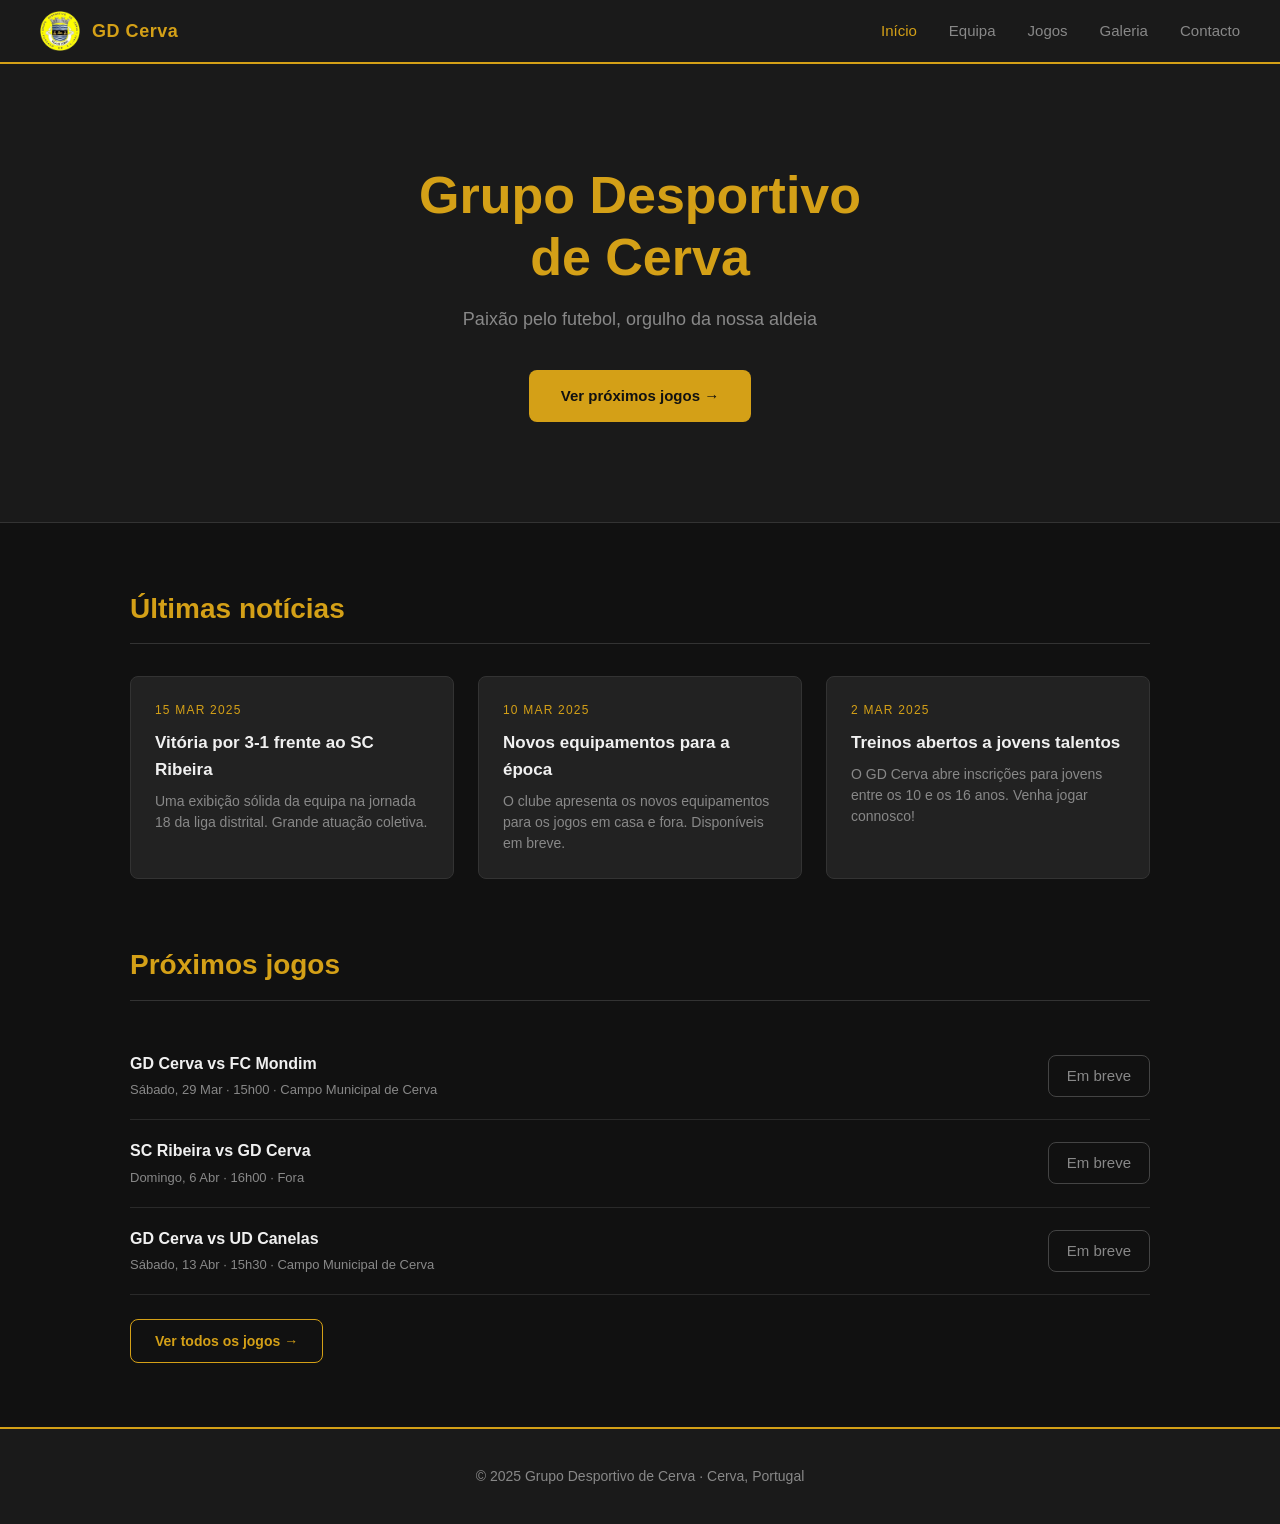
==== index.html @ 26a23748 "Fix structure - fichiers à la racine" ====
<!DOCTYPE html>
<html lang="pt">
<head>
  <meta charset="UTF-8">
  <meta name="viewport" content="width=device-width, initial-scale=1.0">
  <title>Grupo Desportivo de Cerva</title>
  <link rel="stylesheet" href="css/style.css">
</head>
<body>

  <nav>
    <a href="index.html" class="nav-logo">
      <img src="images/logo.png" alt="Logo GD Cerva">
      <span>GD Cerva</span>
    </a>
    <button class="nav-toggle" onclick="toggleMenu()" aria-label="Menu">
      <span></span><span></span><span></span>
    </button>
    <ul class="nav-links" id="nav-links">
      <li><a href="index.html" class="active">Início</a></li>
      <li><a href="equipe.html">Equipa</a></li>
      <li><a href="calendrier.html">Jogos</a></li>
      <li><a href="galerie.html">Galeria</a></li>
      <li><a href="contact.html">Contacto</a></li>
    </ul>
  </nav>

  <section class="hero">
    <h1>Grupo Desportivo<br>de Cerva</h1>
    <p>Paixão pelo futebol, orgulho da nossa aldeia</p>
    <a href="calendrier.html" class="btn">Ver próximos jogos →</a>
  </section>

  <main class="section">

    <h2 class="section-title">Últimas notícias</h2>
    <div class="cards-grid">
      <div class="card">
        <div class="card-date">15 Mar 2025</div>
        <h3>Vitória por 3-1 frente ao SC Ribeira</h3>
        <p>Uma exibição sólida da equipa na jornada 18 da liga distrital. Grande atuação coletiva.</p>
      </div>
      <div class="card">
        <div class="card-date">10 Mar 2025</div>
        <h3>Novos equipamentos para a época</h3>
        <p>O clube apresenta os novos equipamentos para os jogos em casa e fora. Disponíveis em breve.</p>
      </div>
      <div class="card">
        <div class="card-date">2 Mar 2025</div>
        <h3>Treinos abertos a jovens talentos</h3>
        <p>O GD Cerva abre inscrições para jovens entre os 10 e os 16 anos. Venha jogar connosco!</p>
      </div>
    </div>

    <h2 class="section-title" style="margin-top: 64px;">Próximos jogos</h2>

    <div class="match-item">
      <div>
        <div class="match-teams">GD Cerva vs FC Mondim</div>
        <div class="match-info">Sábado, 29 Mar · 15h00 · Campo Municipal de Cerva</div>
      </div>
      <span class="match-score upcoming">Em breve</span>
    </div>
    <div class="match-item">
      <div>
        <div class="match-teams">SC Ribeira vs GD Cerva</div>
        <div class="match-info">Domingo, 6 Abr · 16h00 · Fora</div>
      </div>
      <span class="match-score upcoming">Em breve</span>
    </div>
    <div class="match-item">
      <div>
        <div class="match-teams">GD Cerva vs UD Canelas</div>
        <div class="match-info">Sábado, 13 Abr · 15h30 · Campo Municipal de Cerva</div>
      </div>
      <span class="match-score upcoming">Em breve</span>
    </div>

    <div style="margin-top: 24px;">
      <a href="calendrier.html" class="btn-outline">Ver todos os jogos →</a>
    </div>

  </main>

  <footer>
    <p>© 2025 Grupo Desportivo de Cerva · Cerva, Portugal</p>
  </footer>

  <script src="js/main.js"></script>
</body>
</html>
---- css/style.css ----
/* ===== VARIABLES ===== */
:root {
  --gold: #D4A017;
  --gold-dark: #b8880f;
  --black: #111111;
  --dark: #1a1a1a;
  --dark-2: #222222;
  --text: #f0f0f0;
  --text-muted: #888888;
  --radius: 8px;
}

/* ===== RESET ===== */
* { margin: 0; padding: 0; box-sizing: border-box; }

body {
  font-family: 'Segoe UI', Arial, sans-serif;
  background: var(--black);
  color: var(--text);
  line-height: 1.6;
}

/* ===== NAVIGATION ===== */
nav {
  background: var(--dark);
  padding: 0 40px;
  height: 64px;
  display: flex;
  align-items: center;
  justify-content: space-between;
  border-bottom: 2px solid var(--gold);
  position: sticky;
  top: 0;
  z-index: 100;
}

.nav-logo {
  display: flex;
  align-items: center;
  gap: 12px;
  text-decoration: none;
}

.nav-logo img {
  height: 40px;
  width: auto;
}

.nav-logo span {
  color: var(--gold);
  font-size: 18px;
  font-weight: 700;
  letter-spacing: 0.03em;
}

.nav-links {
  display: flex;
  gap: 32px;
  list-style: none;
}

.nav-links a {
  color: var(--text-muted);
  text-decoration: none;
  font-size: 15px;
  transition: color 0.2s;
}

.nav-links a:hover,
.nav-links a.active {
  color: var(--gold);
}

/* Hamburger (mobile) */
.nav-toggle {
  display: none;
  flex-direction: column;
  gap: 5px;
  cursor: pointer;
  background: none;
  border: none;
  padding: 4px;
}

.nav-toggle span {
  display: block;
  width: 22px;
  height: 2px;
  background: var(--gold);
  border-radius: 2px;
  transition: all 0.3s;
}

/* ===== HERO ===== */
.hero {
  background: var(--dark);
  padding: 100px 40px;
  text-align: center;
  border-bottom: 1px solid #333;
}

.hero h1 {
  font-size: 52px;
  font-weight: 800;
  color: var(--gold);
  margin-bottom: 16px;
  line-height: 1.2;
}

.hero p {
  font-size: 18px;
  color: var(--text-muted);
  max-width: 500px;
  margin: 0 auto 36px;
}

/* ===== BUTTONS ===== */
.btn {
  display: inline-block;
  background: var(--gold);
  color: var(--black);
  padding: 14px 32px;
  border-radius: var(--radius);
  font-weight: 700;
  text-decoration: none;
  font-size: 15px;
  transition: background 0.2s;
}

.btn:hover { background: var(--gold-dark); }

.btn-outline {
  display: inline-block;
  background: transparent;
  color: var(--gold);
  border: 1px solid var(--gold);
  padding: 10px 24px;
  border-radius: var(--radius);
  font-weight: 600;
  text-decoration: none;
  font-size: 14px;
  transition: all 0.2s;
}

.btn-outline:hover {
  background: var(--gold);
  color: var(--black);
}

/* ===== SECTIONS ===== */
.section {
  padding: 64px 40px;
  max-width: 1100px;
  margin: 0 auto;
}

.section-title {
  font-size: 28px;
  font-weight: 700;
  color: var(--gold);
  margin-bottom: 32px;
  padding-bottom: 12px;
  border-bottom: 1px solid #333;
}

/* ===== CARDS ===== */
.cards-grid {
  display: grid;
  grid-template-columns: repeat(auto-fit, minmax(280px, 1fr));
  gap: 24px;
}

.card {
  background: var(--dark-2);
  border: 1px solid #333;
  border-radius: var(--radius);
  padding: 24px;
  transition: border-color 0.2s, transform 0.2s;
}

.card:hover {
  border-color: var(--gold);
  transform: translateY(-2px);
}

.card-date {
  font-size: 12px;
  color: var(--gold);
  text-transform: uppercase;
  letter-spacing: 0.1em;
  margin-bottom: 8px;
}

.card h3 {
  font-size: 17px;
  margin-bottom: 8px;
  color: var(--text);
}

.card p {
  font-size: 14px;
  color: var(--text-muted);
  line-height: 1.5;
}

/* ===== MATCHES ===== */
.match-item {
  display: flex;
  align-items: center;
  justify-content: space-between;
  padding: 18px 0;
  border-bottom: 1px solid #2a2a2a;
  gap: 16px;
}

.match-item:last-child { border-bottom: none; }

.match-teams {
  font-size: 16px;
  font-weight: 600;
  color: var(--text);
}

.match-info {
  font-size: 13px;
  color: var(--text-muted);
  margin-top: 4px;
}

.match-score {
  background: var(--gold);
  color: var(--black);
  font-weight: 700;
  padding: 8px 18px;
  border-radius: var(--radius);
  font-size: 15px;
  white-space: nowrap;
  flex-shrink: 0;
}

.match-score.upcoming {
  background: transparent;
  border: 1px solid #444;
  color: var(--text-muted);
  font-weight: 400;
}

/* ===== PLAYER CARDS ===== */
.players-grid {
  display: grid;
  grid-template-columns: repeat(auto-fill, minmax(180px, 1fr));
  gap: 20px;
}

.player-card {
  background: var(--dark-2);
  border: 1px solid #333;
  border-radius: var(--radius);
  overflow: hidden;
  text-align: center;
  transition: border-color 0.2s;
}

.player-card:hover { border-color: var(--gold); }

.player-photo {
  width: 100%;
  aspect-ratio: 1;
  object-fit: cover;
  background: #2a2a2a;
  display: flex;
  align-items: center;
  justify-content: center;
  font-size: 48px;
  color: #444;
}

.player-photo-placeholder {
  width: 100%;
  aspect-ratio: 1;
  background: #2a2a2a;
  display: flex;
  align-items: center;
  justify-content: center;
}

.player-photo-placeholder svg {
  width: 64px;
  height: 64px;
  fill: #444;
}

.player-info {
  padding: 14px;
}

.player-number {
  font-size: 11px;
  color: var(--gold);
  letter-spacing: 0.1em;
  margin-bottom: 4px;
}

.player-name {
  font-size: 15px;
  font-weight: 600;
  color: var(--text);
  margin-bottom: 2px;
}

.player-pos {
  font-size: 12px;
  color: var(--text-muted);
}

/* ===== GALLERY ===== */
.gallery-grid {
  display: grid;
  grid-template-columns: repeat(auto-fill, minmax(240px, 1fr));
  gap: 12px;
}

.gallery-grid img {
  width: 100%;
  aspect-ratio: 4/3;
  object-fit: cover;
  border-radius: var(--radius);
  border: 1px solid #333;
  transition: border-color 0.2s, transform 0.2s;
  cursor: pointer;
}

.gallery-grid img:hover {
  border-color: var(--gold);
  transform: scale(1.02);
}

/* Lightbox */
.lightbox {
  display: none;
  position: fixed;
  inset: 0;
  background: rgba(0,0,0,0.92);
  z-index: 1000;
  align-items: center;
  justify-content: center;
  padding: 20px;
}

.lightbox.open { display: flex; }

.lightbox img {
  max-width: 90vw;
  max-height: 85vh;
  object-fit: contain;
  border-radius: var(--radius);
}

.lightbox-close {
  position: fixed;
  top: 20px;
  right: 28px;
  font-size: 32px;
  color: var(--gold);
  cursor: pointer;
  background: none;
  border: none;
  line-height: 1;
}

/* ===== CONTACT ===== */
.contact-grid {
  display: grid;
  grid-template-columns: 1fr 1fr;
  gap: 48px;
  align-items: start;
}

.contact-info p {
  font-size: 15px;
  color: var(--text-muted);
  margin-bottom: 24px;
  line-height: 1.7;
}

.contact-item {
  display: flex;
  gap: 14px;
  align-items: flex-start;
  margin-bottom: 20px;
}

.contact-icon {
  width: 36px;
  height: 36px;
  background: var(--dark-2);
  border: 1px solid #333;
  border-radius: 50%;
  display: flex;
  align-items: center;
  justify-content: center;
  flex-shrink: 0;
  font-size: 16px;
}

.contact-label {
  font-size: 12px;
  color: var(--gold);
  text-transform: uppercase;
  letter-spacing: 0.08em;
  margin-bottom: 2px;
}

.contact-value {
  font-size: 15px;
  color: var(--text);
}

.map-placeholder {
  width: 100%;
  height: 320px;
  background: var(--dark-2);
  border: 1px solid #333;
  border-radius: var(--radius);
  display: flex;
  align-items: center;
  justify-content: center;
  flex-direction: column;
  gap: 10px;
  color: var(--text-muted);
  font-size: 14px;
}

/* ===== FOOTER ===== */
footer {
  background: var(--dark);
  border-top: 2px solid var(--gold);
  text-align: center;
  padding: 36px 40px;
  color: var(--text-muted);
  font-size: 14px;
}

footer a {
  color: var(--gold);
  text-decoration: none;
}

/* ===== TABLE ===== */
.results-table {
  width: 100%;
  border-collapse: collapse;
  font-size: 15px;
}

.results-table th {
  text-align: left;
  padding: 12px 16px;
  font-size: 12px;
  color: var(--gold);
  letter-spacing: 0.08em;
  text-transform: uppercase;
  border-bottom: 1px solid #333;
}

.results-table td {
  padding: 14px 16px;
  border-bottom: 1px solid #2a2a2a;
  color: var(--text);
}

.results-table tr:hover td { background: var(--dark-2); }

.badge {
  display: inline-block;
  padding: 3px 10px;
  border-radius: 4px;
  font-size: 12px;
  font-weight: 600;
}

.badge-win  { background: #1a3a1a; color: #4caf50; }
.badge-loss { background: #3a1a1a; color: #ef5350; }
.badge-draw { background: #2a2a1a; color: #D4A017; }

/* ===== RESPONSIVE ===== */
@media (max-width: 768px) {
  nav { padding: 0 20px; }

  .nav-links {
    display: none;
    flex-direction: column;
    gap: 0;
    position: absolute;
    top: 64px;
    left: 0;
    right: 0;
    background: var(--dark);
    border-bottom: 2px solid var(--gold);
    padding: 8px 0;
  }

  .nav-links.open { display: flex; }

  .nav-links li a {
    display: block;
    padding: 12px 24px;
    font-size: 15px;
  }

  .nav-toggle { display: flex; }

  .hero { padding: 60px 20px; }
  .hero h1 { font-size: 34px; }
  .hero p { font-size: 16px; }

  .section { padding: 40px 20px; }

  .contact-grid { grid-template-columns: 1fr; gap: 32px; }

  .match-item { flex-direction: column; align-items: flex-start; }
}
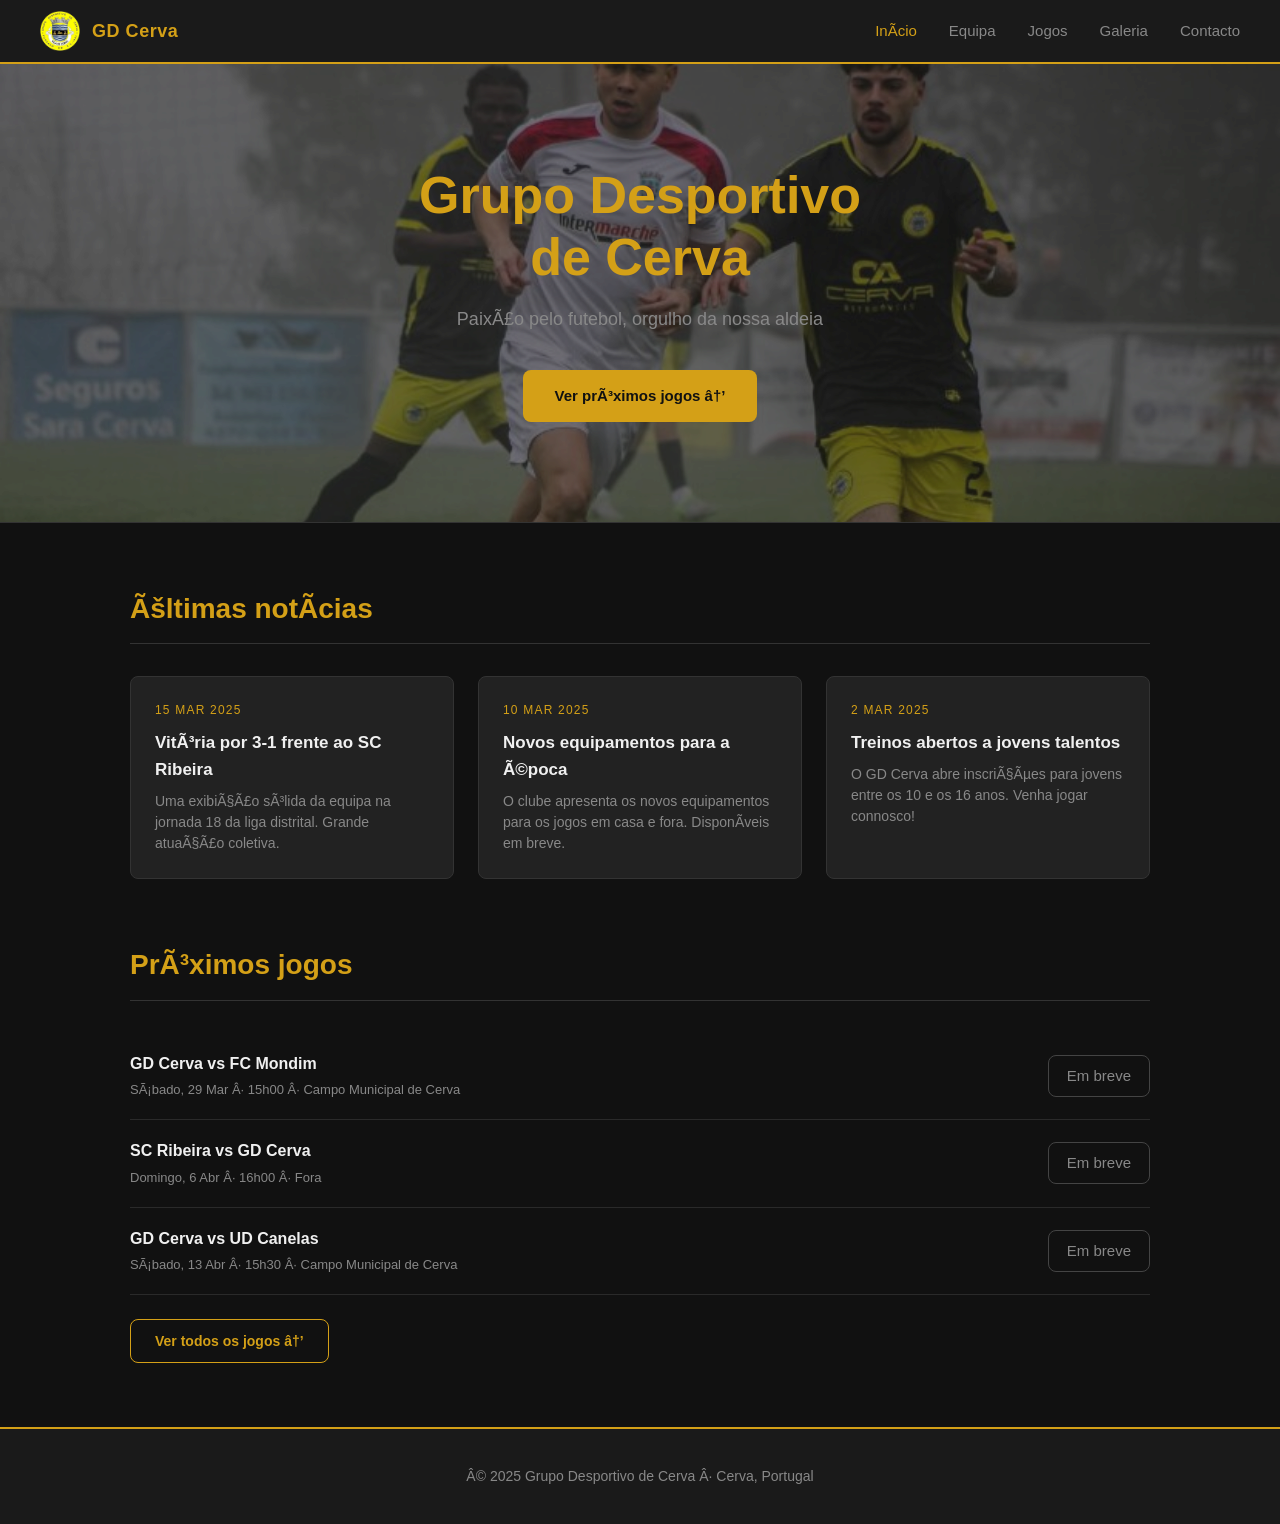
==== commit 9399f428: "Hero : photo de match en arriere-plan" ====
--- a/index.html
+++ b/index.html
@@ -1,4 +1,4 @@
-<!DOCTYPE html>
+﻿<!DOCTYPE html>
 <html lang="pt">
 <head>
   <meta charset="UTF-8">
@@ -17,7 +17,7 @@
       <span></span><span></span><span></span>
     </button>
     <ul class="nav-links" id="nav-links">
-      <li><a href="index.html" class="active">Início</a></li>
+      <li><a href="index.html" class="active">InÃ­cio</a></li>
       <li><a href="equipe.html">Equipa</a></li>
       <li><a href="calendrier.html">Jogos</a></li>
       <li><a href="galerie.html">Galeria</a></li>
@@ -25,67 +25,70 @@
     </ul>
   </nav>
 
-  <section class="hero">
+  <section class="hero"><div class="hero-bg"></div>
+    <div class="hero-bg"></div>
     <h1>Grupo Desportivo<br>de Cerva</h1>
-    <p>Paixão pelo futebol, orgulho da nossa aldeia</p>
-    <a href="calendrier.html" class="btn">Ver próximos jogos →</a>
+    <p>PaixÃ£o pelo futebol, orgulho da nossa aldeia</p>
+    <a href="calendrier.html" class="btn">Ver prÃ³ximos jogos â†’</a>
   </section>
 
   <main class="section">
 
-    <h2 class="section-title">Últimas notícias</h2>
+    <h2 class="section-title">Ãšltimas notÃ­cias</h2>
     <div class="cards-grid">
       <div class="card">
         <div class="card-date">15 Mar 2025</div>
-        <h3>Vitória por 3-1 frente ao SC Ribeira</h3>
-        <p>Uma exibição sólida da equipa na jornada 18 da liga distrital. Grande atuação coletiva.</p>
+        <h3>VitÃ³ria por 3-1 frente ao SC Ribeira</h3>
+        <p>Uma exibiÃ§Ã£o sÃ³lida da equipa na jornada 18 da liga distrital. Grande atuaÃ§Ã£o coletiva.</p>
       </div>
       <div class="card">
         <div class="card-date">10 Mar 2025</div>
-        <h3>Novos equipamentos para a época</h3>
-        <p>O clube apresenta os novos equipamentos para os jogos em casa e fora. Disponíveis em breve.</p>
+        <h3>Novos equipamentos para a Ã©poca</h3>
+        <p>O clube apresenta os novos equipamentos para os jogos em casa e fora. DisponÃ­veis em breve.</p>
       </div>
       <div class="card">
         <div class="card-date">2 Mar 2025</div>
         <h3>Treinos abertos a jovens talentos</h3>
-        <p>O GD Cerva abre inscrições para jovens entre os 10 e os 16 anos. Venha jogar connosco!</p>
+        <p>O GD Cerva abre inscriÃ§Ãµes para jovens entre os 10 e os 16 anos. Venha jogar connosco!</p>
       </div>
     </div>
 
-    <h2 class="section-title" style="margin-top: 64px;">Próximos jogos</h2>
+    <h2 class="section-title" style="margin-top: 64px;">PrÃ³ximos jogos</h2>
 
     <div class="match-item">
       <div>
         <div class="match-teams">GD Cerva vs FC Mondim</div>
-        <div class="match-info">Sábado, 29 Mar · 15h00 · Campo Municipal de Cerva</div>
+        <div class="match-info">SÃ¡bado, 29 Mar Â· 15h00 Â· Campo Municipal de Cerva</div>
       </div>
       <span class="match-score upcoming">Em breve</span>
     </div>
     <div class="match-item">
       <div>
         <div class="match-teams">SC Ribeira vs GD Cerva</div>
-        <div class="match-info">Domingo, 6 Abr · 16h00 · Fora</div>
+        <div class="match-info">Domingo, 6 Abr Â· 16h00 Â· Fora</div>
       </div>
       <span class="match-score upcoming">Em breve</span>
     </div>
     <div class="match-item">
       <div>
         <div class="match-teams">GD Cerva vs UD Canelas</div>
-        <div class="match-info">Sábado, 13 Abr · 15h30 · Campo Municipal de Cerva</div>
+        <div class="match-info">SÃ¡bado, 13 Abr Â· 15h30 Â· Campo Municipal de Cerva</div>
       </div>
       <span class="match-score upcoming">Em breve</span>
     </div>
 
     <div style="margin-top: 24px;">
-      <a href="calendrier.html" class="btn-outline">Ver todos os jogos →</a>
+      <a href="calendrier.html" class="btn-outline">Ver todos os jogos â†’</a>
     </div>
 
   </main>
 
   <footer>
-    <p>© 2025 Grupo Desportivo de Cerva · Cerva, Portugal</p>
+    <p>Â© 2025 Grupo Desportivo de Cerva Â· Cerva, Portugal</p>
   </footer>
 
   <script src="js/main.js"></script>
 </body>
 </html>
+
+
--- a/css/style.css
+++ b/css/style.css
@@ -1,4 +1,4 @@
-/* ===== VARIABLES ===== */
+﻿/* ===== VARIABLES ===== */
 :root {
   --gold: #D4A017;
   --gold-dark: #b8880f;
@@ -93,10 +93,27 @@
 
 /* ===== HERO ===== */
 .hero {
-  background: var(--dark);
+  position: relative;
   padding: 100px 40px;
   text-align: center;
   border-bottom: 1px solid #333;
+  overflow: hidden;
+  background: var(--dark);
+}
+
+.hero-bg {
+  position: absolute;
+  inset: 0;
+  background-image: url('../images/hero.jpg');
+  background-size: cover;
+  background-position: center 30%;
+  opacity: 0.22;
+  z-index: 0;
+}
+
+.hero > *:not(.hero-bg) {
+  position: relative;
+  z-index: 1;
 }
 
 .hero h1 {
@@ -520,3 +537,5 @@
 
   .match-item { flex-direction: column; align-items: flex-start; }
 }
+
+
